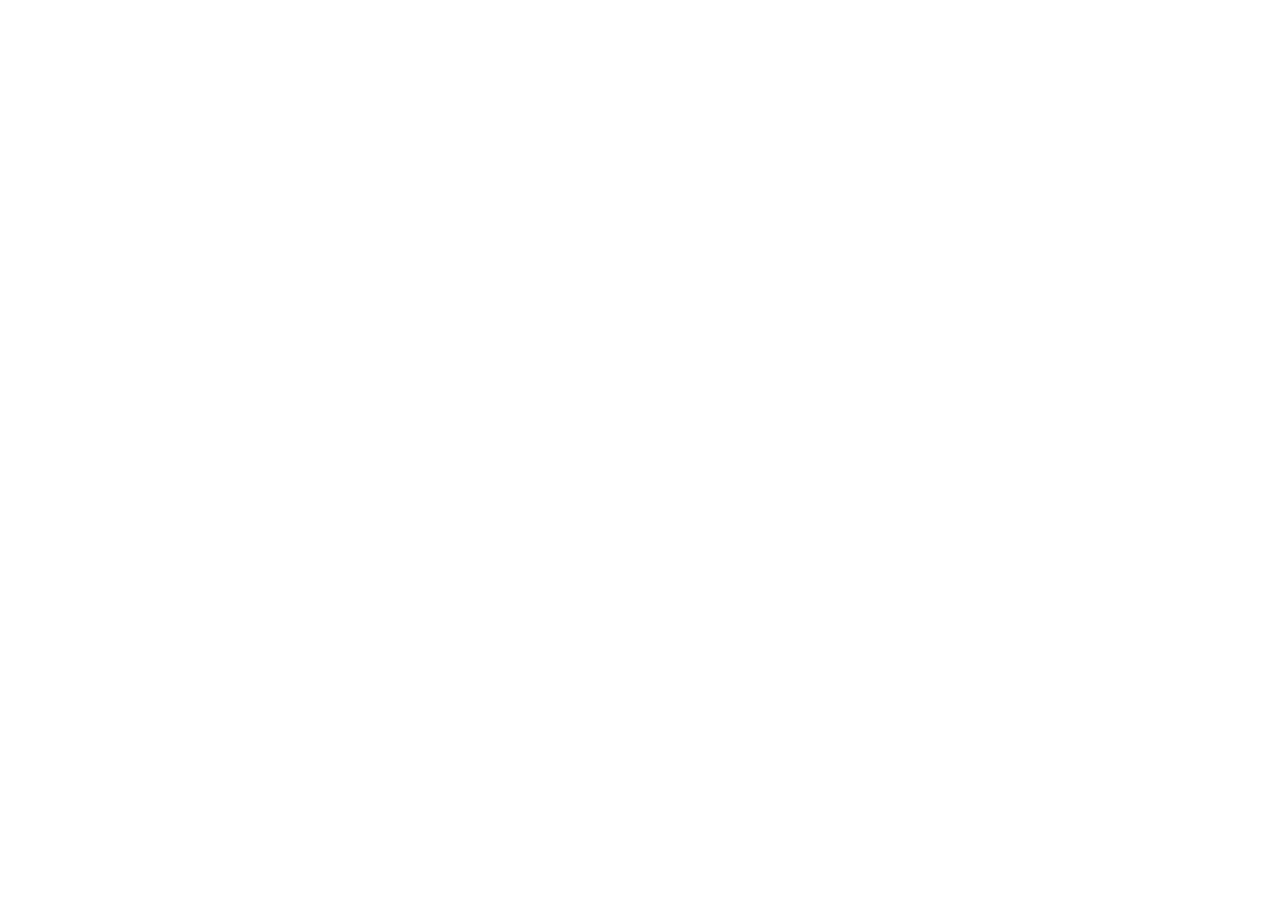
==== paginas/index.html @ 2437cf92 "Blog 2" ====
<!DOCTYPE html>
<html lang="en">
<head>
    <meta charset="UTF-8">
    <meta name="viewport" content="width=device-width, initial-scale=1.0">
    <title>Index</title>
</head>
<body>


    
    
</body>
</html>
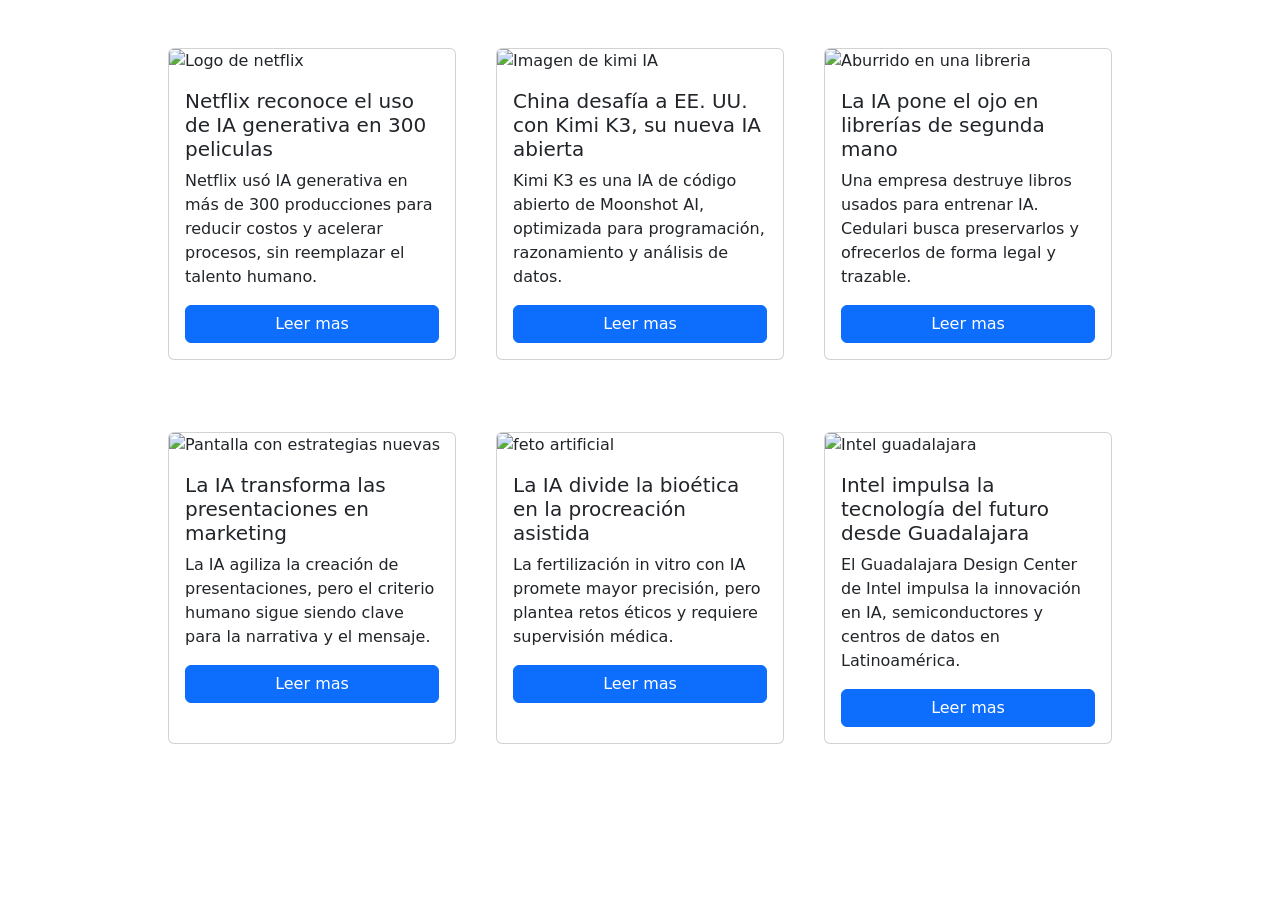
==== commit 56270d3c: "resolviendo conflictos internos" ====
--- a/paginas/index.html
+++ b/paginas/index.html
@@ -1,14 +1,85 @@
 <!DOCTYPE html>
-<html lang="en">
+<html lang="es">
 <head>
     <meta charset="UTF-8">
     <meta name="viewport" content="width=device-width, initial-scale=1.0">
-    <title>Index</title>
+    <title>Inicio</title>
+    <link href="https://cdn.jsdelivr.net/npm/bootstrap@5.3.8/dist/css/bootstrap.min.css" rel="stylesheet" integrity="sha384-sRIl4kxILFvY47J16cr9ZwB07vP4J8+LH7qKQnuqkuIAvNWLzeN8tE5YBujZqJLB" crossorigin="anonymous">
+    <link rel="stylesheet" href="../styles/style.css">
 </head>
 <body>
+    
+    <main>
 
 
-    
-    
+        <section class="articulos my-5 col-9 mx-auto ">
+            <div class="row justify-content-center g-4">
+                <div class="col d-flex justify-content-center">
+                    <div class="card" style="width: 18rem;">
+                        <img src="https://about.netflix.com/images/meta/netflix-symbol-black.png" class="card-img-top" alt="Logo de netflix">
+                        <div class="card-body">
+                            <h5 class="card-title">Netflix reconoce el uso de IA generativa en 300 peliculas</h5>
+                            <p class="card-text">Netflix usó IA generativa en más de 300 producciones para reducir costos y acelerar procesos, sin reemplazar el talento humano.</p>
+                            <a href="#" class="btn btn-primary w-100">Leer mas</a>
+                        </div>
+                    </div>
+                </div>
+                <div class="col d-flex justify-content-center">
+                    <div class="card" style="width: 18rem;">
+                        <img src="https://media.es.wired.com/photos/6a5a9e4d278a57342ad097cc/16:9/w_1600,c_limit/2097721586" class="card-img-top" alt="Imagen de kimi IA">
+                        <div class="card-body">
+                            <h5 class="card-title">China desafía a EE. UU. con Kimi K3, su nueva IA abierta</h5>
+                            <p class="card-text">Kimi K3 es una IA de código abierto de Moonshot AI, optimizada para programación, razonamiento y análisis de datos.</p>
+                            <a href="#" class="btn btn-primary w-100">Leer mas</a>
+                        </div>
+                    </div>
+                </div>
+                <div class="col d-flex justify-content-center">
+                    <div class="card" style="width: 18rem;">
+                        <img src="https://thumbs.dreamstime.com/b/estudiante-u-hombre-joven-aburrido-con-los-libros-en-biblioteca-53950510.jpg" class="card-img-top" alt="Aburrido en una libreria">
+                        <div class="card-body">
+                            <h5 class="card-title">La IA pone el ojo en librerías de segunda mano</h5>
+                            <p class="card-text">Una empresa destruye libros usados para entrenar IA. Cedulari busca preservarlos y ofrecerlos de forma legal y trazable.</p>
+                            <a href="#" class="btn btn-primary w-100">Leer mas</a>
+                        </div>
+                    </div>
+                </div>
+            </div>
+
+            <div class="row g-4 mt-5">
+                <div class="col d-flex justify-content-center">
+                    <div class="card" style="width: 18rem;">
+                        <img src="https://www.enter.co/wp-content/uploads/2026/07/PRESENTACIONESCONIA-768x432.jpg" class="card-img-top" alt="Pantalla con estrategias nuevas">
+                        <div class="card-body">
+                            <h5 class="card-title">La IA transforma las presentaciones en marketing</h5>
+                            <p class="card-text">La IA agiliza la creación de presentaciones, pero el criterio humano sigue siendo clave para la narrativa y el mensaje.</p>
+                            <a href="#" class="btn btn-primary w-100">Leer mas</a>
+                        </div>
+                    </div>
+                </div>
+                <div class="col d-flex justify-content-center">
+                    <div class="card" style="width: 18rem;">
+                        <img src="https://www.vaticannews.va/content/dam/vaticannews/multimedia/2019/04/07/25112014_140714_avort_1680x420.jpg/_jcr_content/renditions/cq5dam.thumbnail.cropped.750.422.jpeg" class="card-img-top" alt="feto artificial">
+                        <div class="card-body">
+                            <h5 class="card-title">La IA divide la bioética en la procreación asistida</h5>
+                            <p class="card-text">La fertilización in vitro con IA promete mayor precisión, pero plantea retos éticos y requiere supervisión médica.</p>
+                            <a href="#" class="btn btn-primary w-100">Leer mas</a>
+                        </div>
+                    </div>
+                </div>
+                <div class="col d-flex justify-content-center">
+                    <div class="card" style="width: 18rem;">
+                        <img src="https://media.es.wired.com/photos/6a5f952f08c104a03f2e7884/16:9/w_1600,c_limit/intelcorp.jpg" class="card-img-top" alt="Intel guadalajara">
+                        <div class="card-body">
+                            <h5 class="card-title">Intel impulsa la tecnología del futuro desde Guadalajara</h5>
+                            <p class="card-text">El Guadalajara Design Center de Intel impulsa la innovación en IA, semiconductores y centros de datos en Latinoamérica.</p>
+                            <a href="#" class="btn btn-primary w-100">Leer mas</a>
+                        </div>
+                    </div>
+                </div>
+            </div>
+        </section>
+    </main>
+    <script src="https://cdn.jsdelivr.net/npm/bootstrap@5.3.8/dist/js/bootstrap.bundle.min.js" integrity="sha384-FKyoEForCGlyvwx9Hj09JcYn3nv7wiPVlz7YYwJrWVcXK/BmnVDxM+D2scQbITxI" crossorigin="anonymous"></script>
 </body>
 </html>
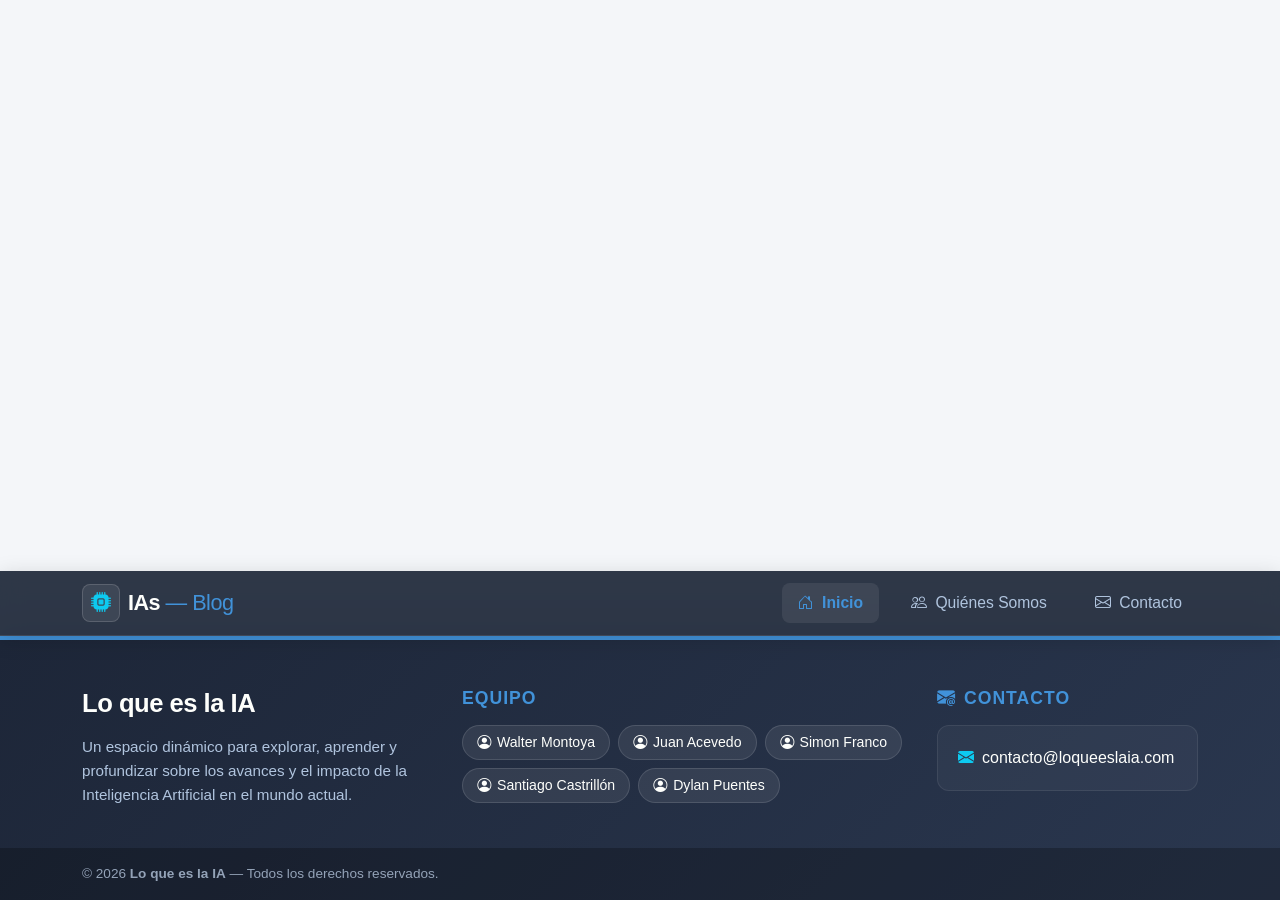
==== commit 637d67ff: "Readme.md✅" ====
--- a/paginas/index.html
+++ b/paginas/index.html
@@ -1,85 +1,101 @@
 <!DOCTYPE html>
-<html lang="es">
+<html lang="en">
+
 <head>
     <meta charset="UTF-8">
     <meta name="viewport" content="width=device-width, initial-scale=1.0">
-    <title>Inicio</title>
-    <link href="https://cdn.jsdelivr.net/npm/bootstrap@5.3.8/dist/css/bootstrap.min.css" rel="stylesheet" integrity="sha384-sRIl4kxILFvY47J16cr9ZwB07vP4J8+LH7qKQnuqkuIAvNWLzeN8tE5YBujZqJLB" crossorigin="anonymous">
-    <link rel="stylesheet" href="../styles/style.css">
+    <link href="https://cdn.jsdelivr.net/npm/bootstrap@5.3.8/dist/css/bootstrap.min.css" rel="stylesheet">
+    <link rel="stylesheet" href="https://cdn.jsdelivr.net/npm/bootstrap-icons@1.11.3/font/bootstrap-icons.min.css">
+    <link rel="stylesheet" href="/styles/navbar.css">
+    <link rel="stylesheet" href="/styles/stylefooter.css">
+
+    <title>Index</title>
 </head>
+
 <body>
-    
-    <main>
+    <nav class="navbar navbar-expand-lg sticky-top custom-navbar">
+        <div class="container">
+           
+            <a class="navbar-brand d-flex align-items-center gap-2 fw-bold" href="index.html">
+                <div class="logo-icon-bg d-flex align-items-center justify-content-center rounded-3">
+                    <i class="bi bi-cpu-fill text-info"></i>
+                </div>
+                <span class="brand-text">IAs <span class="brand-accent">— Blog</span></span>
+            </a>
+
+           
+
+            <div class="collapse navbar-collapse" id="navbarContent">
+                <ul class="navbar-nav ms-auto mb-2 mb-lg-0 gap-lg-3 text-center text-lg-start pt-3 pt-lg-0">
+                    <li class="nav-item">
+                        <a class="nav-link custom-nav-link active" aria-current="page" href="index.html">
+                            <i class="bi bi-house-door me-1"></i> Inicio
+                        </a>
+                    </li>
+                    <li class="nav-item">
+                        <a class="nav-link custom-nav-link" href="quienesSomo.html">
+                            <i class="bi bi-people me-1"></i> Quiénes Somos
+                        </a>
+                    </li>
+                    <li class="nav-item">
+                        <a class="nav-link custom-nav-link" href="contacto.html">
+                            <i class="bi bi-envelope me-1"></i> Contacto
+                        </a>
+                    </li>
+                </ul>
+            </div>
+        </div>
+    </nav>
 
 
-        <section class="articulos my-5 col-9 mx-auto ">
-            <div class="row justify-content-center g-4">
-                <div class="col d-flex justify-content-center">
-                    <div class="card" style="width: 18rem;">
-                        <img src="https://about.netflix.com/images/meta/netflix-symbol-black.png" class="card-img-top" alt="Logo de netflix">
-                        <div class="card-body">
-                            <h5 class="card-title">Netflix reconoce el uso de IA generativa en 300 peliculas</h5>
-                            <p class="card-text">Netflix usó IA generativa en más de 300 producciones para reducir costos y acelerar procesos, sin reemplazar el talento humano.</p>
-                            <a href="#" class="btn btn-primary w-100">Leer mas</a>
-                        </div>
+
+    <footer class="custom-footer pt-5">
+        <div class="container">
+            <div class="row gy-4 pb-4 align-items-start">
+                <div class="col-lg-4 col-md-12 text-center text-lg-start">
+                    <div class="d-inline-flex align-items-center gap-2 mb-3">
+                        <h2 class="footer-brand-title fw-bold mb-0">Lo que es la IA</h2>
+                    </div>
+                    <p class="footer-subtitle pe-lg-4">
+                        Un espacio dinámico para explorar, aprender y profundizar sobre los avances y el impacto de la
+                        Inteligencia Artificial en el mundo actual.
+                    </p>
+                </div>
+                <div class="col-lg-5 col-md-7 text-center text-md-start">
+                    <h3 class="section-heading mb-3">Equipo</h3>
+                    <div class="d-flex flex-wrap gap-2 justify-content-center justify-content-md-start">
+                        <span class="author-badge"><i class="bi bi-person-circle"></i> Walter Montoya</span>
+                        <span class="author-badge"><i class="bi bi-person-circle"></i> Juan Acevedo</span>
+                        <span class="author-badge"><i class="bi bi-person-circle"></i> Simon Franco</span>
+                        <span class="author-badge"><i class="bi bi-person-circle"></i> Santiago Castrillón</span>
+                        <span class="author-badge"><i class="bi bi-person-circle"></i> Dylan Puentes</span>
                     </div>
                 </div>
-                <div class="col d-flex justify-content-center">
-                    <div class="card" style="width: 18rem;">
-                        <img src="https://media.es.wired.com/photos/6a5a9e4d278a57342ad097cc/16:9/w_1600,c_limit/2097721586" class="card-img-top" alt="Imagen de kimi IA">
-                        <div class="card-body">
-                            <h5 class="card-title">China desafía a EE. UU. con Kimi K3, su nueva IA abierta</h5>
-                            <p class="card-text">Kimi K3 es una IA de código abierto de Moonshot AI, optimizada para programación, razonamiento y análisis de datos.</p>
-                            <a href="#" class="btn btn-primary w-100">Leer mas</a>
-                        </div>
+                <div class="col-lg-3 col-md-5 text-center text-md-start">
+                    <h3 class="section-heading mb-3">
+                        <i class="bi bi-envelope-at-fill me-2"></i>Contacto
+                    </h3>
+                    <div class="contact-card text-center text-md-start">
+
+                        <a href="mailto:contacto@loqueeslaia.com"
+                            class="contact-link d-inline-flex align-items-center gap-2">
+                            <i class="bi bi-envelope-fill text-info"></i>
+                            <span>contacto@loqueeslaia.com</span>
+                        </a>
                     </div>
                 </div>
-                <div class="col d-flex justify-content-center">
-                    <div class="card" style="width: 18rem;">
-                        <img src="https://thumbs.dreamstime.com/b/estudiante-u-hombre-joven-aburrido-con-los-libros-en-biblioteca-53950510.jpg" class="card-img-top" alt="Aburrido en una libreria">
-                        <div class="card-body">
-                            <h5 class="card-title">La IA pone el ojo en librerías de segunda mano</h5>
-                            <p class="card-text">Una empresa destruye libros usados para entrenar IA. Cedulari busca preservarlos y ofrecerlos de forma legal y trazable.</p>
-                            <a href="#" class="btn btn-primary w-100">Leer mas</a>
-                        </div>
-                    </div>
-                </div>
+
             </div>
+        </div>
+        <div class="footer-bottom py-3">
+            <div
+                class="container d-flex flex-column flex-sm-row justify-content-between align-items-center gap-2 text-center">
+                <span>© 2026 <strong>Lo que es la IA</strong> — Todos los derechos reservados.</span>
+            </div>
+        </div>
+    </footer>
+    <script src="https://cdn.jsdelivr.net/npm/bootstrap@5.3.3/dist/js/bootstrap.bundle.min.js"></script>
+</body>
 
-            <div class="row g-4 mt-5">
-                <div class="col d-flex justify-content-center">
-                    <div class="card" style="width: 18rem;">
-                        <img src="https://www.enter.co/wp-content/uploads/2026/07/PRESENTACIONESCONIA-768x432.jpg" class="card-img-top" alt="Pantalla con estrategias nuevas">
-                        <div class="card-body">
-                            <h5 class="card-title">La IA transforma las presentaciones en marketing</h5>
-                            <p class="card-text">La IA agiliza la creación de presentaciones, pero el criterio humano sigue siendo clave para la narrativa y el mensaje.</p>
-                            <a href="#" class="btn btn-primary w-100">Leer mas</a>
-                        </div>
-                    </div>
-                </div>
-                <div class="col d-flex justify-content-center">
-                    <div class="card" style="width: 18rem;">
-                        <img src="https://www.vaticannews.va/content/dam/vaticannews/multimedia/2019/04/07/25112014_140714_avort_1680x420.jpg/_jcr_content/renditions/cq5dam.thumbnail.cropped.750.422.jpeg" class="card-img-top" alt="feto artificial">
-                        <div class="card-body">
-                            <h5 class="card-title">La IA divide la bioética en la procreación asistida</h5>
-                            <p class="card-text">La fertilización in vitro con IA promete mayor precisión, pero plantea retos éticos y requiere supervisión médica.</p>
-                            <a href="#" class="btn btn-primary w-100">Leer mas</a>
-                        </div>
-                    </div>
-                </div>
-                <div class="col d-flex justify-content-center">
-                    <div class="card" style="width: 18rem;">
-                        <img src="https://media.es.wired.com/photos/6a5f952f08c104a03f2e7884/16:9/w_1600,c_limit/intelcorp.jpg" class="card-img-top" alt="Intel guadalajara">
-                        <div class="card-body">
-                            <h5 class="card-title">Intel impulsa la tecnología del futuro desde Guadalajara</h5>
-                            <p class="card-text">El Guadalajara Design Center de Intel impulsa la innovación en IA, semiconductores y centros de datos en Latinoamérica.</p>
-                            <a href="#" class="btn btn-primary w-100">Leer mas</a>
-                        </div>
-                    </div>
-                </div>
-            </div>
-        </section>
-    </main>
-    <script src="https://cdn.jsdelivr.net/npm/bootstrap@5.3.8/dist/js/bootstrap.bundle.min.js" integrity="sha384-FKyoEForCGlyvwx9Hj09JcYn3nv7wiPVlz7YYwJrWVcXK/BmnVDxM+D2scQbITxI" crossorigin="anonymous"></script>
-</body>
+
 </html>
--- a/styles/navbar.css
+++ b/styles/navbar.css
@@ -0,0 +1,54 @@
+.custom-navbar {
+    background-color: rgba(29, 38, 56, 0.92) !important;
+    backdrop-filter: blur(12px);
+    -webkit-backdrop-filter: blur(12px);
+    border-bottom: 1px solid rgba(255, 255, 255, 0.1);
+    box-shadow: 0 4px 20px rgba(0, 0, 0, 0.15);
+    transition: all 0.3s ease;
+}
+
+/* Estilos del Logo */
+.brand-text {
+    color: #fefffc;
+    font-size: 1.35rem;
+    letter-spacing: -0.5px;
+}
+
+.brand-accent {
+    color: #4192d9;
+    font-weight: 500;
+}
+
+.logo-icon-bg {
+    width: 38px;
+    height: 38px;
+    background-color: rgba(255, 255, 255, 0.08);
+    border: 1px solid rgba(255, 255, 255, 0.15);
+    transition: transform 0.3s ease;
+}
+
+.navbar-brand:hover .logo-icon-bg {
+    transform: rotate(10deg) scale(1.05);
+    background-color: rgba(65, 146, 217, 0.2);
+}
+
+/* Enlaces de navegación */
+.custom-nav-link {
+    color: #b0c4de !important;
+    font-weight: 500;
+    font-size: 0.98rem;
+    padding: 0.5rem 1rem !important;
+    border-radius: 8px;
+    transition: all 0.25s ease;
+}
+
+.custom-nav-link:hover,
+.custom-nav-link.active {
+    color: #ffffff !important;
+    background-color: rgba(255, 255, 255, 0.08);
+}
+
+.custom-nav-link.active {
+    color: #4192d9 !important;
+    font-weight: 600;
+}
--- a/styles/stylefooter.css
+++ b/styles/stylefooter.css
@@ -0,0 +1,97 @@
+:root {
+--background: #fefffc;
+--background-cards: #8E9BAF;
+--background-button: #2A374F;
+--background-button-hover: #4192D9;
+--letter-white: #fefffc;
+--letter-black: #1a1a1a;
+--accent-glow: rgba(65, 146, 217, 0.2);
+}
+
+body {
+    width: 100%;
+background-color: #f4f6f9;
+font-family: 'Segoe UI', Tahoma, Geneva, Verdana, sans-serif;
+min-height: 100vh;
+display: flex;
+flex-direction: column;
+justify-content: flex-end;
+}
+
+.custom-footer {
+background: linear-gradient(135deg, #1d2638 0%, var(--background-button) 100%);
+color: var(--letter-white);
+position: relative;
+border-top: 4px solid var(--background-button-hover);
+box-shadow: 0 -10px 25px rgba(0, 0, 0, 0.15);
+}
+
+.footer-brand-title {
+font-size: 1.6rem;
+letter-spacing: -0.5px;
+color: var(--letter-white);
+}
+
+.footer-brand-title i {
+color: var(--background-button-hover);
+}
+
+.footer-subtitle {
+color: #b0c4de;
+font-size: 0.95rem;
+line-height: 1.6;
+}
+
+.section-heading {
+font-size: 1.1rem;
+text-transform: uppercase;
+letter-spacing: 1px;
+color: var(--background-button-hover);
+font-weight: 700;
+}
+
+
+.author-badge {
+background-color: rgba(255, 255, 255, 0.08);
+color: var(--letter-white);
+border: 1px solid rgba(255, 255, 255, 0.12);
+padding: 6px 14px;
+border-radius: 20px;
+font-size: 0.88rem;
+transition: all 0.3s ease;
+display: inline-flex;
+align-items: center;
+gap: 6px;
+}
+
+.author-badge:hover {
+background-color: var(--background-button-hover);
+border-color: var(--background-button-hover);
+transform: translateY(-2px);
+box-shadow: 0 4px 12px var(--accent-glow);
+}
+
+
+.contact-card {
+background: rgba(255, 255, 255, 0.04);
+border-radius: 12px;
+padding: 20px;
+border: 1px solid rgba(255, 255, 255, 0.08);
+}
+
+.contact-link {
+color: var(--letter-white);
+text-decoration: none;
+transition: color 0.3s ease;
+font-weight: 500;
+}
+
+.contact-link:hover {
+color: var(--background-button-hover);
+}
+
+.footer-bottom {
+background-color: rgba(0, 0, 0, 0.25);
+font-size: 0.85rem;
+color: #94a3b8;
+}
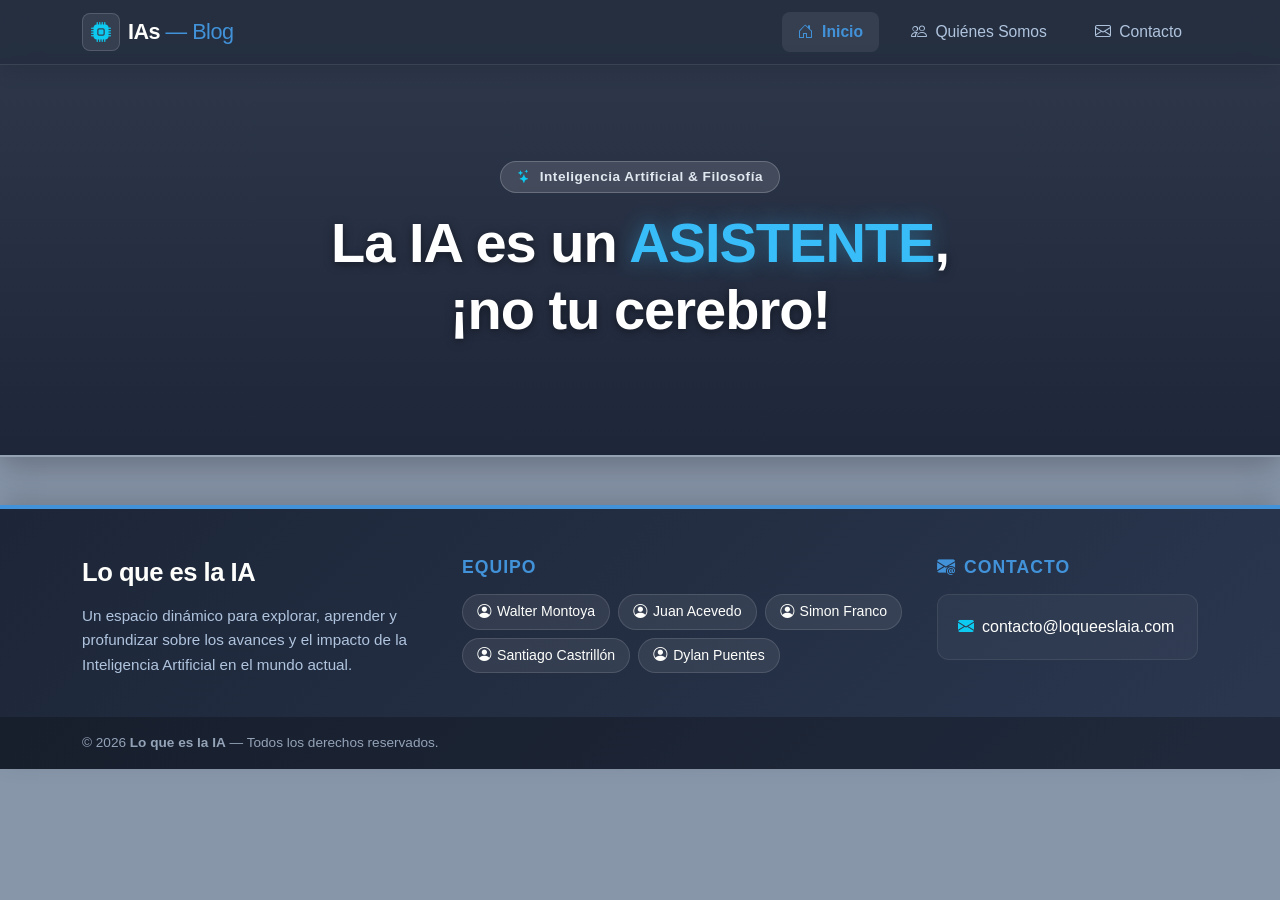
==== commit 2f7e9b43: "Blog 2" ====
--- a/paginas/index.html
+++ b/paginas/index.html
@@ -8,94 +8,116 @@
     <link rel="stylesheet" href="https://cdn.jsdelivr.net/npm/bootstrap-icons@1.11.3/font/bootstrap-icons.min.css">
     <link rel="stylesheet" href="/styles/navbar.css">
     <link rel="stylesheet" href="/styles/stylefooter.css">
+    <link rel="stylesheet" href="/styles/banner.css">
 
     <title>Index</title>
 </head>
 
 <body>
-    <nav class="navbar navbar-expand-lg sticky-top custom-navbar">
-        <div class="container">
-           
-            <a class="navbar-brand d-flex align-items-center gap-2 fw-bold" href="index.html">
-                <div class="logo-icon-bg d-flex align-items-center justify-content-center rounded-3">
-                    <i class="bi bi-cpu-fill text-info"></i>
-                </div>
-                <span class="brand-text">IAs <span class="brand-accent">— Blog</span></span>
-            </a>
 
-           
-
-            <div class="collapse navbar-collapse" id="navbarContent">
-                <ul class="navbar-nav ms-auto mb-2 mb-lg-0 gap-lg-3 text-center text-lg-start pt-3 pt-lg-0">
-                    <li class="nav-item">
-                        <a class="nav-link custom-nav-link active" aria-current="page" href="index.html">
-                            <i class="bi bi-house-door me-1"></i> Inicio
-                        </a>
-                    </li>
-                    <li class="nav-item">
-                        <a class="nav-link custom-nav-link" href="quienesSomo.html">
-                            <i class="bi bi-people me-1"></i> Quiénes Somos
-                        </a>
-                    </li>
-                    <li class="nav-item">
-                        <a class="nav-link custom-nav-link" href="contacto.html">
-                            <i class="bi bi-envelope me-1"></i> Contacto
-                        </a>
-                    </li>
-                </ul>
-            </div>
-        </div>
-    </nav>
+    <main class="flex-grow-1">
 
 
 
-    <footer class="custom-footer pt-5">
-        <div class="container">
-            <div class="row gy-4 pb-4 align-items-start">
-                <div class="col-lg-4 col-md-12 text-center text-lg-start">
-                    <div class="d-inline-flex align-items-center gap-2 mb-3">
-                        <h2 class="footer-brand-title fw-bold mb-0">Lo que es la IA</h2>
+        <nav class="navbar navbar-expand-lg sticky-top custom-navbar">
+            <div class="container">
+
+                <a class="navbar-brand d-flex align-items-center gap-2 fw-bold" href="index.html">
+                    <div class="logo-icon-bg d-flex align-items-center justify-content-center rounded-3">
+                        <i class="bi bi-cpu-fill text-info"></i>
                     </div>
-                    <p class="footer-subtitle pe-lg-4">
-                        Un espacio dinámico para explorar, aprender y profundizar sobre los avances y el impacto de la
-                        Inteligencia Artificial en el mundo actual.
-                    </p>
+                    <span class="brand-text">IAs <span class="brand-accent">— Blog</span></span>
+                </a>
+
+
+
+                <div class="collapse navbar-collapse" id="navbarContent">
+                    <ul class="navbar-nav ms-auto mb-2 mb-lg-0 gap-lg-3 text-center text-lg-start pt-3 pt-lg-0">
+                        <li class="nav-item">
+                            <a class="nav-link custom-nav-link active" aria-current="page" href="index.html">
+                                <i class="bi bi-house-door me-1"></i> Inicio
+                            </a>
+                        </li>
+                        <li class="nav-item">
+                            <a class="nav-link custom-nav-link" href="quienesSomo.html">
+                                <i class="bi bi-people me-1"></i> Quiénes Somos
+                            </a>
+                        </li>
+                        <li class="nav-item">
+                            <a class="nav-link custom-nav-link" href="contacto.html">
+                                <i class="bi bi-envelope me-1"></i> Contacto
+                            </a>
+                        </li>
+                    </ul>
                 </div>
-                <div class="col-lg-5 col-md-7 text-center text-md-start">
-                    <h3 class="section-heading mb-3">Equipo</h3>
-                    <div class="d-flex flex-wrap gap-2 justify-content-center justify-content-md-start">
-                        <span class="author-badge"><i class="bi bi-person-circle"></i> Walter Montoya</span>
-                        <span class="author-badge"><i class="bi bi-person-circle"></i> Juan Acevedo</span>
-                        <span class="author-badge"><i class="bi bi-person-circle"></i> Simon Franco</span>
-                        <span class="author-badge"><i class="bi bi-person-circle"></i> Santiago Castrillón</span>
-                        <span class="author-badge"><i class="bi bi-person-circle"></i> Dylan Puentes</span>
-                    </div>
+            </div>
+        </nav>
+
+        <!-- banner  -->
+        <section class="hero-banner py-5 mb-5 position-relative text-center text-white overflow-hidden d-flex align-items-center">
+            <div class="container py-5 position-relative z-1">
+                <span class="badge hero-badge mb-3 px-3 py-2 rounded-pill">
+                    <i class="bi bi-stars me-1 text-info"></i> Inteligencia Artificial & Filosofía
+                </span>
+                <h1 class="hero-title display-4 fw-bold mb-3">
+                    La IA es un <span class="text-accent">ASISTENTE</span>, <br class="d-none d-md-inline">¡no tu cerebro!
+                </h1>
+            </div>
+            <div class="hero-overlay"></div>
+        </section>
+        <!-- FIN BANNER HERO -->
+
+
+
+
+</body>
+<footer class="custom-footer pt-5">
+    <div class="container">
+        <div class="row gy-4 pb-4 align-items-start">
+            <div class="col-lg-4 col-md-12 text-center text-lg-start">
+                <div class="d-inline-flex align-items-center gap-2 mb-3">
+                    <h2 class="footer-brand-title fw-bold mb-0">Lo que es la IA</h2>
                 </div>
-                <div class="col-lg-3 col-md-5 text-center text-md-start">
-                    <h3 class="section-heading mb-3">
-                        <i class="bi bi-envelope-at-fill me-2"></i>Contacto
-                    </h3>
-                    <div class="contact-card text-center text-md-start">
+                <p class="footer-subtitle pe-lg-4">
+                    Un espacio dinámico para explorar, aprender y profundizar sobre los avances y el impacto de
+                    la
+                    Inteligencia Artificial en el mundo actual.
+                </p>
+            </div>
+            <div class="col-lg-5 col-md-7 text-center text-md-start">
+                <h3 class="section-heading mb-3">Equipo</h3>
+                <div class="d-flex flex-wrap gap-2 justify-content-center justify-content-md-start">
+                    <span class="author-badge"><i class="bi bi-person-circle"></i> Walter Montoya</span>
+                    <span class="author-badge"><i class="bi bi-person-circle"></i> Juan Acevedo</span>
+                    <span class="author-badge"><i class="bi bi-person-circle"></i> Simon Franco</span>
+                    <span class="author-badge"><i class="bi bi-person-circle"></i> Santiago Castrillón</span>
+                    <span class="author-badge"><i class="bi bi-person-circle"></i> Dylan Puentes</span>
+                </div>
+            </div>
+            <div class="col-lg-3 col-md-5 text-center text-md-start">
+                <h3 class="section-heading mb-3">
+                    <i class="bi bi-envelope-at-fill me-2"></i>Contacto
+                </h3>
+                <div class="contact-card text-center text-md-start">
 
-                        <a href="mailto:contacto@loqueeslaia.com"
-                            class="contact-link d-inline-flex align-items-center gap-2">
-                            <i class="bi bi-envelope-fill text-info"></i>
-                            <span>contacto@loqueeslaia.com</span>
-                        </a>
-                    </div>
+                    <a href="mailto:contacto@loqueeslaia.com"
+                        class="contact-link d-inline-flex align-items-center gap-2">
+                        <i class="bi bi-envelope-fill text-info"></i>
+                        <span>contacto@loqueeslaia.com</span>
+                    </a>
                 </div>
+            </div>
 
-            </div>
         </div>
-        <div class="footer-bottom py-3">
-            <div
-                class="container d-flex flex-column flex-sm-row justify-content-between align-items-center gap-2 text-center">
-                <span>© 2026 <strong>Lo que es la IA</strong> — Todos los derechos reservados.</span>
-            </div>
+    </div>
+    <div class="footer-bottom py-3">
+        <div
+            class="container d-flex flex-column flex-sm-row justify-content-between align-items-center gap-2 text-center">
+            <span>© 2026 <strong>Lo que es la IA</strong> — Todos los derechos reservados.</span>
         </div>
-    </footer>
-    <script src="https://cdn.jsdelivr.net/npm/bootstrap@5.3.3/dist/js/bootstrap.bundle.min.js"></script>
-</body>
+    </div>
+</footer>
+<script src="https://cdn.jsdelivr.net/npm/bootstrap@5.3.3/dist/js/bootstrap.bundle.min.js"></script>
 
 
 </html>
--- a/styles/banner.css
+++ b/styles/banner.css
@@ -0,0 +1,49 @@
+body {
+    background-color: #8896aa;
+    font-family: 'Segoe UI', Tahoma, Geneva, Verdana, sans-serif;
+}
+
+
+.hero-banner {
+    position: relative;
+    min-height: 380px;
+    background-image: url('https://i.pinimg.com/736x/d2/dc/d4/d2dcd4e515f401cc834e6ae5ba0dbd1a.jpg');
+    background-size: cover;
+    background-position: center;
+    background-repeat: no-repeat;
+    border-bottom: 2px solid rgba(255, 255, 255, 0.1);
+    box-shadow: 0 10px 30px rgba(0, 0, 0, 0.25);
+}
+
+
+.hero-overlay {
+    position: absolute;
+    top: 0;
+    left: 0;
+    width: 100%;
+    height: 100%;
+    background: linear-gradient(180deg, rgba(15, 23, 42, 0.75) 0%, rgba(15, 23, 42, 0.88) 100%);
+    z-index: 0;
+}
+
+.hero-badge {
+    background-color: rgba(255, 255, 255, 0.12);
+    border: 1px solid rgba(255, 255, 255, 0.2);
+    backdrop-filter: blur(8px);
+    color: #e2e8f0;
+    font-size: 0.85rem;
+    letter-spacing: 0.5px;
+}
+
+.hero-title {
+    letter-spacing: -1px;
+    line-height: 1.2;
+    text-shadow: 0 2px 10px rgba(0, 0, 0, 0.5);
+}
+
+.text-accent {
+    color: #38bdf8;
+    text-shadow: 0 0 20px rgba(56, 189, 248, 0.4);
+}
+
+
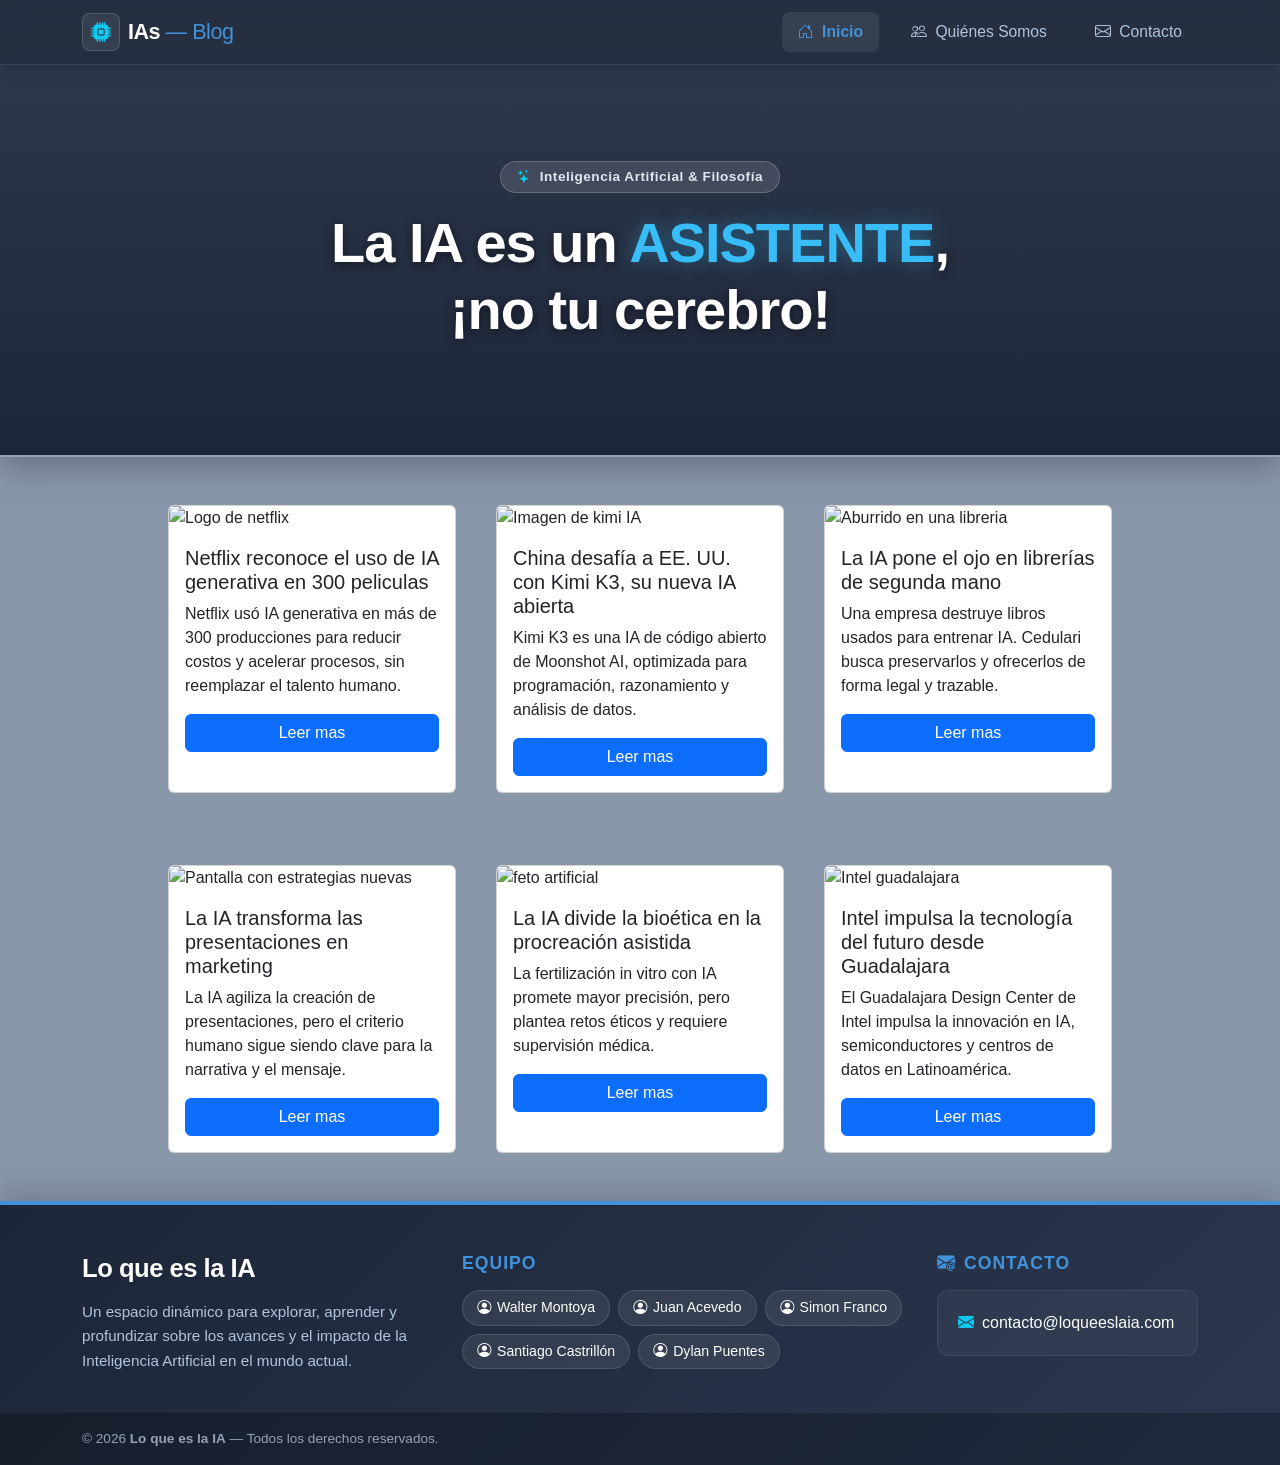
==== commit 23a178ae: "unificando todo" ====
--- a/paginas/index.html
+++ b/paginas/index.html
@@ -1,22 +1,23 @@
 <!DOCTYPE html>
-<html lang="en">
+<html lang="es">
 
 <head>
     <meta charset="UTF-8">
     <meta name="viewport" content="width=device-width, initial-scale=1.0">
     <link href="https://cdn.jsdelivr.net/npm/bootstrap@5.3.8/dist/css/bootstrap.min.css" rel="stylesheet">
     <link rel="stylesheet" href="https://cdn.jsdelivr.net/npm/bootstrap-icons@1.11.3/font/bootstrap-icons.min.css">
-    <link rel="stylesheet" href="/styles/navbar.css">
-    <link rel="stylesheet" href="/styles/stylefooter.css">
-    <link rel="stylesheet" href="/styles/banner.css">
+    <link rel="stylesheet" href="../styles/navbar.css">
+    <link rel="stylesheet" href="../styles/stylefooter.css">
+    <link rel="stylesheet" href="../styles/banner.css">
+    <link rel="stylesheet" href="../styles/style.css">
 
     <title>Index</title>
 </head>
 
 <body>
+    
 
     <main class="flex-grow-1">
-
 
 
         <nav class="navbar navbar-expand-lg sticky-top custom-navbar">
@@ -67,6 +68,75 @@
         </section>
         <!-- FIN BANNER HERO -->
 
+
+        <section class="articulos my-5 col-9 mx-auto ">
+            <div class="row justify-content-center g-4">
+                <div class="col d-flex justify-content-center">
+                    <div class="card" style="width: 18rem;">
+                        <img src="https://about.netflix.com/images/meta/netflix-symbol-black.png" class="card-img-top" alt="Logo de netflix">
+                        <div class="card-body">
+                            <h5 class="card-title">Netflix reconoce el uso de IA generativa en 300 peliculas</h5>
+                            <p class="card-text">Netflix usó IA generativa en más de 300 producciones para reducir costos y acelerar procesos, sin reemplazar el talento humano.</p>
+                            <a href="#" class="btn btn-primary w-100">Leer mas</a>
+                        </div>
+                    </div>
+                </div>
+                <div class="col d-flex justify-content-center">
+                    <div class="card" style="width: 18rem;">
+                        <img src="https://media.es.wired.com/photos/6a5a9e4d278a57342ad097cc/16:9/w_1600,c_limit/2097721586" class="card-img-top" alt="Imagen de kimi IA">
+                        <div class="card-body">
+                            <h5 class="card-title">China desafía a EE. UU. con Kimi K3, su nueva IA abierta</h5>
+                            <p class="card-text">Kimi K3 es una IA de código abierto de Moonshot AI, optimizada para programación, razonamiento y análisis de datos.</p>
+                            <a href="#" class="btn btn-primary w-100">Leer mas</a>
+                        </div>
+                    </div>
+                </div>
+                <div class="col d-flex justify-content-center">
+                    <div class="card" style="width: 18rem;">
+                        <img src="https://thumbs.dreamstime.com/b/estudiante-u-hombre-joven-aburrido-con-los-libros-en-biblioteca-53950510.jpg" class="card-img-top" alt="Aburrido en una libreria">
+                        <div class="card-body">
+                            <h5 class="card-title">La IA pone el ojo en librerías de segunda mano</h5>
+                            <p class="card-text">Una empresa destruye libros usados para entrenar IA. Cedulari busca preservarlos y ofrecerlos de forma legal y trazable.</p>
+                            <a href="#" class="btn btn-primary w-100">Leer mas</a>
+                        </div>
+                    </div>
+                </div>
+            </div>
+
+            <div class="row g-4 mt-5">
+                <div class="col d-flex justify-content-center">
+                    <div class="card" style="width: 18rem;">
+                        <img src="https://www.enter.co/wp-content/uploads/2026/07/PRESENTACIONESCONIA-768x432.jpg" class="card-img-top" alt="Pantalla con estrategias nuevas">
+                        <div class="card-body">
+                            <h5 class="card-title">La IA transforma las presentaciones en marketing</h5>
+                            <p class="card-text">La IA agiliza la creación de presentaciones, pero el criterio humano sigue siendo clave para la narrativa y el mensaje.</p>
+                            <a href="#" class="btn btn-primary w-100">Leer mas</a>
+                        </div>
+                    </div>
+                </div>
+                <div class="col d-flex justify-content-center">
+                    <div class="card" style="width: 18rem;">
+                        <img src="https://www.vaticannews.va/content/dam/vaticannews/multimedia/2019/04/07/25112014_140714_avort_1680x420.jpg/_jcr_content/renditions/cq5dam.thumbnail.cropped.750.422.jpeg" class="card-img-top" alt="feto artificial">
+                        <div class="card-body">
+                            <h5 class="card-title">La IA divide la bioética en la procreación asistida</h5>
+                            <p class="card-text">La fertilización in vitro con IA promete mayor precisión, pero plantea retos éticos y requiere supervisión médica.</p>
+                            <a href="#" class="btn btn-primary w-100">Leer mas</a>
+                        </div>
+                    </div>
+                </div>
+                <div class="col d-flex justify-content-center">
+                    <div class="card" style="width: 18rem;">
+                        <img src="https://media.es.wired.com/photos/6a5f952f08c104a03f2e7884/16:9/w_1600,c_limit/intelcorp.jpg" class="card-img-top" alt="Intel guadalajara">
+                        <div class="card-body">
+                            <h5 class="card-title">Intel impulsa la tecnología del futuro desde Guadalajara</h5>
+                            <p class="card-text">El Guadalajara Design Center de Intel impulsa la innovación en IA, semiconductores y centros de datos en Latinoamérica.</p>
+                            <a href="#" class="btn btn-primary w-100">Leer mas</a>
+                        </div>
+                    </div>
+                </div>
+            </div>
+        </section>
+    </main>
 
 
 
